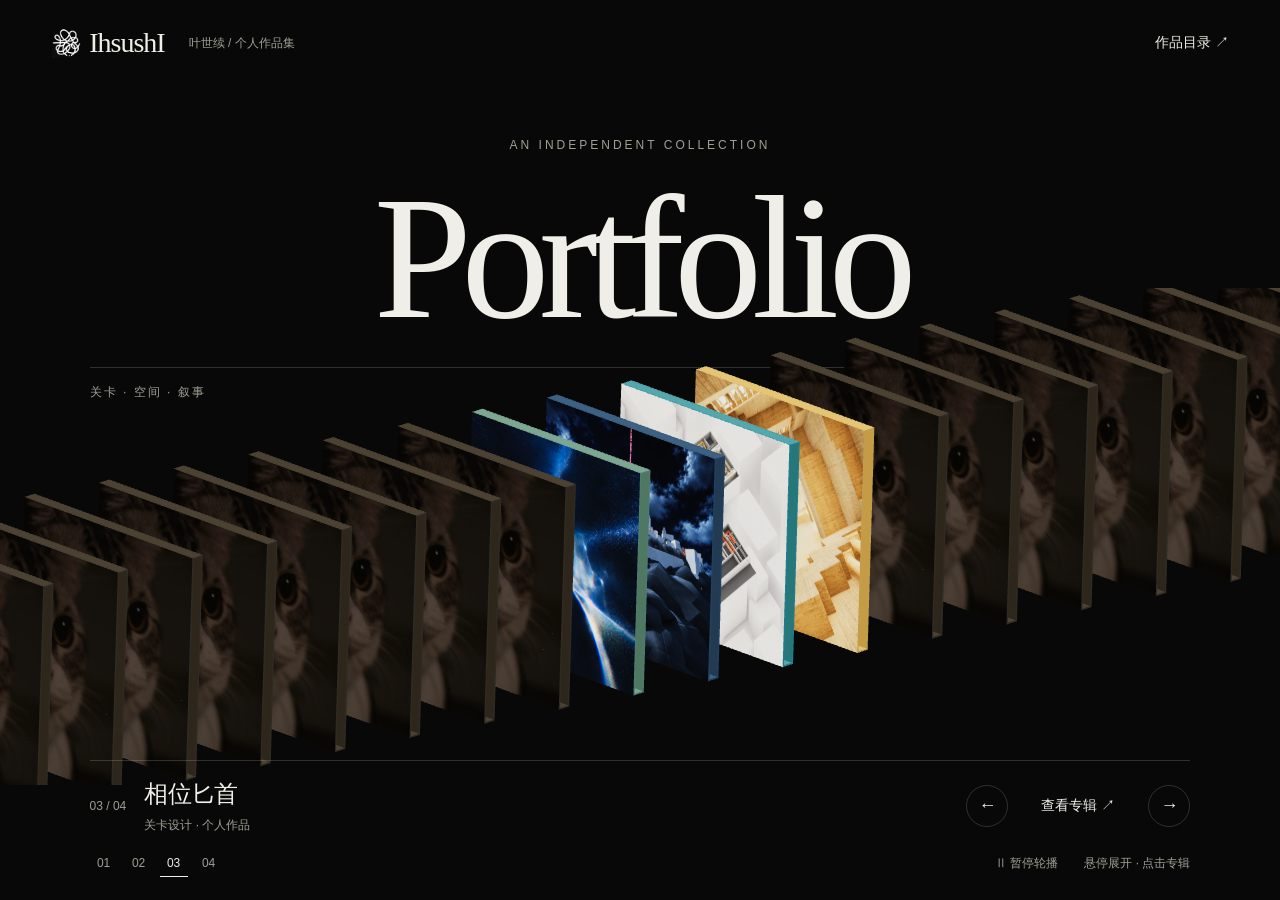
==== index.html @ e24d8192 "Publish IhsushI portfolio with four video projects" ====
<!doctype html>
<html lang="zh-CN"><head><meta name="portfolio-build" content="20261004-release-1"><meta charset="utf-8"><meta name="viewport" content="width=device-width, initial-scale=1"><meta name="theme-color" content="#080808"><title>IhsushI — Portfolio</title><meta name="description" content="IhsushI 的关卡设计与空间叙事作品。抽出唱片，探索每一段创作。"><link rel="icon" href="assets/favicon.svg?v=20261004-release-1"><link rel="stylesheet" href="assets/albums.css?v=20261004-release-1"><script type="importmap">{"imports":{"three":"./vendor/three.module.js"}}</script><script src="assets/content.js?v=20261004-release-1"></script></head>
<body><main id="collection" data-state="browse">
<header class="masthead"><a class="brand" href="index.html?v=20261004-release-1"><img class="brand-mark" src="assets/brand-mark.svg?v=20261004-release-1" alt="">IhsushI</a><span class="edition">叶世续 / 个人作品集</span><a href="catalog.html?v=20261004-release-1">作品目录 ↗</a></header>
<div class="hero"><p>AN INDEPENDENT COLLECTION</p><h1>Portfolio</h1><div class="hero-meta"><span>关卡 · 空间 · 叙事</span><span id="collection-range">THE RECORD COLLECTION / 01—04</span></div></div>
<div class="stage" id="stage"><canvas id="albums" aria-label="专辑陈列，可用下方按钮或键盘选择作品"></canvas><div id="loading" role="status">正在准备作品集…</div></div>
<div class="hover-label" id="hover-label" hidden></div>
<section class="album-preview" id="preview" aria-labelledby="preview-title" hidden><button id="close-case" class="close-case" aria-label="收回唱片并返回作品集">× <span>返回作品集</span></button><p class="eyebrow" id="preview-category"></p><h2 id="preview-title"></h2><p id="preview-chinese"></p><p id="preview-summary"></p><a id="enter-project" class="enter-project" href="catalog.html?v=20261004-release-1">点击唱片，进入作品 <span>↗</span></a><span class="disc-hint">悬停专辑，抽出更多唱片</span><span class="work-note" id="preview-meta"></span></section>
<footer class="browse-footer" id="browse-footer"><div class="selection"><span id="counter">01 / 04</span><div><h2 id="selection-title">尖尖奇旅</h2><p id="selection-note">关卡设计 · 个人作品</p></div></div><div class="browse-actions"><button id="previous" aria-label="上一张唱片">←</button><button id="open-selected">查看专辑 ↗</button><button id="next" aria-label="下一张唱片">→</button></div><div class="bottom-line"><div class="project-index" id="project-index" aria-label="选择唱片"></div><div class="playback"><button id="toggle-play" aria-label="暂停自动轮播" aria-pressed="false">Ⅱ 暂停轮播</button><span>悬停展开 · 点击专辑</span></div></div></footer>
<div class="fallback" id="fallback" hidden><h2>唱片展示暂不可用</h2><p>你仍然可以通过目录查看所有作品。</p><a href="catalog.html?v=20261004-release-1">打开作品目录 ↗</a></div><p class="sr-only" id="status" aria-live="polite"></p>
<noscript><div class="fallback"><p>立体陈列需要 JavaScript。</p><a href="catalog.html?v=20261004-release-1">查看作品目录 ↗</a></div></noscript>
<div id="player-caption" hidden><p>正在进入作品…</p><span id="player-title"></span></div><div id="transition-veil" aria-hidden="true"></div></main><script type="module" src="assets/albums.js?v=20261004-release-1"></script><script>setTimeout(()=>{if(!document.body.dataset.ready){document.querySelector('#loading').hidden=true;document.querySelector('#fallback').hidden=false;}},15000);</script></body></html>
---- assets/albums.css ----
:root{color-scheme:dark;--bg:#080808;--ink:#efeee8;--muted:#a09f96;--rule:#ffffff29;--accent:#d6c19d}*{box-sizing:border-box}html,body{margin:0;width:100%;height:100%;background:var(--bg);color:var(--ink);font-family:Arial,"Microsoft YaHei",sans-serif}body{overflow:hidden}a{color:inherit;text-decoration:none}button{font:inherit;color:inherit;cursor:pointer}a,button{-webkit-tap-highlight-color:transparent}button:focus-visible,a:focus-visible,canvas:focus-visible{outline:2px solid var(--accent);outline-offset:6px}button:disabled{opacity:.35;cursor:default}[hidden]{display:none!important}#collection{height:100svh;min-height:540px;position:relative;isolation:isolate;background:var(--bg);transition:background 1.2s cubic-bezier(.2,.7,.2,1)}.masthead{position:absolute;z-index:10;top:28px;left:4%;right:4%;display:flex;align-items:center;gap:24px;font-size:14px}.masthead>a:last-child{margin-left:auto}.brand{font:28px Georgia,serif;letter-spacing:-1px}.brand span{color:var(--accent)}.edition{color:var(--muted);font-size:12px}.hero{position:absolute;top:14%;left:7%;right:7%;z-index:2;pointer-events:none;transition:opacity .65s,transform .8s}.hero>p{text-align:center;color:var(--muted);font-size:12px;letter-spacing:3px}.hero h1{margin:8px 0 16px;text-align:center;font:clamp(55px,10.8vw,168px)/1.06 "Iowan Old Style",Baskerville,"Times New Roman",serif;letter-spacing:-.06em;white-space:nowrap}.hero h1>span{font:16px Arial;letter-spacing:0;vertical-align:top;display:inline-block;margin:24px 0 0 12px}.hero-meta{border-top:1px solid var(--rule);padding-top:16px;display:flex;justify-content:space-between;color:var(--muted);font-size:12px;letter-spacing:2px}.stage{position:absolute;inset:32% 0 115px;z-index:3;touch-action:pan-y}canvas{width:100%;height:100%;display:block;touch-action:none;outline:none}.browse-footer{position:absolute;z-index:6;bottom:22px;left:7%;right:7%;display:grid;grid-template-columns:1fr auto;gap:14px;border-top:1px solid var(--rule);padding-top:17px;transition:opacity .4s,transform .6s}.selection{display:flex;gap:18px;align-items:center}.selection>span{font-size:12px;color:var(--muted)}.selection h2{font:28px/1.1 Georgia,serif;letter-spacing:-.025em;margin:0}.selection p{font-size:12px;color:var(--muted);margin:7px 0 0}.browse-actions{display:flex;align-items:center;gap:18px}.browse-actions button{border:1px solid var(--rule);border-radius:50%;width:42px;height:42px;background:transparent;font-size:18px}.browse-actions #open-selected{font-size:14px;border:0;width:auto;min-width:104px;border-radius:0}.bottom-line{grid-column:1/-1;display:flex;align-items:center;justify-content:space-between;gap:16px}.project-index{display:flex;gap:7px}.project-index button{border:0;border-bottom:1px solid transparent;background:transparent;color:var(--muted);padding:6px;min-width:28px;font-size:12px}.project-index button[aria-current=true]{color:var(--ink);border-color:var(--ink)}.playback{display:flex;gap:20px;align-items:center;font-size:12px;color:var(--muted)}.playback button{background:transparent;border:0;font-size:12px;min-height:30px}.hover-label{position:fixed;z-index:12;background:#edeae0;color:#242623;padding:12px 17px;pointer-events:none;font-size:13px;line-height:1.5;box-shadow:0 6px 30px #0003}.album-preview{position:absolute;z-index:7;right:7%;top:36%;width:25%;opacity:0;transform:translateY(15px);transition:opacity .55s,transform .65s}.album-preview .eyebrow{font-size:12px;letter-spacing:2px;color:var(--muted);margin:30px 0 15px}.album-preview h2{font:clamp(34px,4vw,62px)/1.06 Georgia,serif;letter-spacing:-.045em;margin:0;overflow-wrap:anywhere}.album-preview #preview-chinese{font-size:20px;margin:12px 0 26px}.album-preview #preview-summary{color:#d0cfc7;font-size:16px;line-height:1.8;max-width:330px}.close-case{border:0;background:transparent;font-size:28px;padding:0;display:flex;align-items:center;gap:10px}.close-case span{font-size:14px}.enter-project{display:flex;justify-content:space-between;border-bottom:1px solid #ffffff65;padding:17px 0;font-size:16px;margin-top:22px}.enter-project:hover{color:var(--accent)}.disc-hint,.demo{display:block;font-size:12px;color:var(--muted);margin-top:13px;line-height:1.5}.demo{margin-top:25px}#collection[data-state=opening] .hero,#collection[data-state=open] .hero,#collection[data-state=closing] .hero{opacity:0;transform:translateY(-20px)}#collection:not([data-state=browse]) .browse-footer{opacity:0;transform:translateY(20px);pointer-events:none}#collection[data-state=open] .album-preview{opacity:1;transform:none}.fallback{position:absolute;z-index:30;inset:36% 10% 20%;background:#171717;padding:35px}.fallback a{display:inline-block;padding:20px 0;text-decoration:underline}.sr-only{position:absolute;width:1px;height:1px;overflow:hidden;clip-path:inset(50%)}#loading{position:absolute;inset:45% 0 auto;text-align:center;font-size:14px;color:var(--muted)}@media(max-width:800px){.hero{top:17%;left:6%;right:6%}.hero h1{font-size:12vw}.hero h1>span{display:none}.hero-meta{font-size:12px;letter-spacing:0}.hero-meta>span:last-child{font-size:10px}.edition{display:none}.stage{inset:31% 0 160px}.browse-footer{left:6%;right:6%;bottom:20px}.selection h2{font-size:25px}.browse-actions{gap:8px}.playback{gap:10px}.playback>span{display:none}.album-preview{top:auto;bottom:6%;left:7%;right:7%;width:auto;display:grid;grid-template-columns:1fr auto;column-gap:20px}.album-preview .close-case{position:absolute;top:-40px;right:0}.album-preview .eyebrow{margin:0 0 8px;grid-column:1}.album-preview h2{font-size:35px;grid-column:1}.album-preview #preview-chinese{font-size:16px;margin:8px 0;grid-column:1}.album-preview #preview-summary{grid-column:1/-1;font-size:14px;margin:8px 0;max-width:none}.enter-project{grid-column:2;grid-row:1/4;align-self:center;margin:0;gap:16px;font-size:14px}.disc-hint{grid-column:1/-1;margin-top:4px}.demo{display:none}#collection:not([data-state=browse]) .stage{top:16%;bottom:37%}.selection>span{display:none}.project-index{gap:2px}}@media(max-width:480px){.masthead{top:20px}.hero>p{font-size:11px;letter-spacing:2px}.browse-actions #open-selected{font-size:12px;min-width:80px}.browse-actions button{width:34px;height:34px}.selection h2{font-size:22px}.selection p{font-size:11px}.bottom-line{gap:5px}.project-index button{min-width:24px;padding:6px 4px}.album-preview #preview-summary{font-size:13px}.album-preview h2{font-size:30px}}@media(prefers-reduced-motion:reduce){*,*::before,*::after{transition:none!important;animation:none!important}}@media(max-height:600px) and (min-width:801px){.hero{top:13%}.hero h1{font-size:16vh}.stage{top:30%;bottom:110px}.album-preview{top:20%}.album-preview #preview-summary{font-size:14px}.album-preview .demo{display:none}}
/* Sleeve preview and the short player transition share the original page shell. */
#collection:not([data-state=browse]) .hero{opacity:0;transform:translateY(-20px)}
#collection[data-state=playing] .stage{top:13%;bottom:15%}
#collection[data-state=playing] .album-preview{opacity:0;pointer-events:none}
#collection[data-state=playing] .masthead{pointer-events:none;opacity:.7}
#player-caption{position:absolute;z-index:8;top:82%;left:0;right:0;text-align:center;pointer-events:none}
#player-caption p{font-size:16px;letter-spacing:4px;margin:0 0 14px}#player-caption span{font:14px Georgia,serif;letter-spacing:3px;color:var(--muted)}
#transition-veil{position:fixed;inset:0;z-index:50;background:var(--bg);opacity:0;pointer-events:none}
.album-preview .enter-project{font-size:15px;line-height:1.6}.album-preview .close-case{font-size:25px}
@media(max-width:800px){.album-preview{bottom:5%}.album-preview .enter-project{grid-column:1/-1;grid-row:auto;margin-top:8px;padding:10px 0;font-size:14px}.album-preview #preview-title{grid-column:1/-1}.album-preview #preview-summary{margin:5px 0}.album-preview .disc-hint{font-size:11px}#collection[data-state=playing] .stage{top:12%;bottom:19%}#player-caption{top:81%}}

/* Real work titles keep readable lengths on the existing album layout. */
.selection{min-width:0}.selection>div{min-width:0}.selection h2{font-family:Arial,"Microsoft YaHei",sans-serif;font-size:24px;line-height:1.35}
.album-preview h2{font-family:Arial,"Microsoft YaHei",sans-serif;font-size:clamp(28px,3.2vw,48px);line-height:1.22;letter-spacing:-.025em}
.album-preview #preview-chinese{font:17px/1.5 Georgia,serif;color:#c7c8c0;margin:12px 0 20px}
.work-note{display:block;font-size:12px;color:var(--muted);margin-top:22px}
@media(max-width:800px){.album-preview h2{font-size:29px}.album-preview #preview-chinese{font-size:14px;margin:7px 0 10px}.work-note{display:none}.selection h2{font-size:22px}}
@media(max-width:480px){.browse-footer{grid-template-columns:minmax(0,1fr) auto}.selection h2{font-size:19px}.selection p{max-width:150px;line-height:1.5}.album-preview h2{font-size:27px}.album-preview #preview-summary{line-height:1.7}}

/* Personal identity follows the original navigation position and scale. */
.masthead .brand{display:inline-flex;align-items:center;font-size:28px;line-height:1;gap:8px;white-space:nowrap}
.masthead .brand-mark{display:block;width:30px;height:30px;flex:0 0 30px;object-fit:contain;mix-blend-mode:normal}
.hero h1{font-size:clamp(72px,13.8vw,198px)}
@media(max-width:800px){.masthead .brand{font-size:26px;gap:7px}.masthead .brand-mark{width:28px;height:28px;flex-basis:28px}.hero h1{font-size:18vw}}
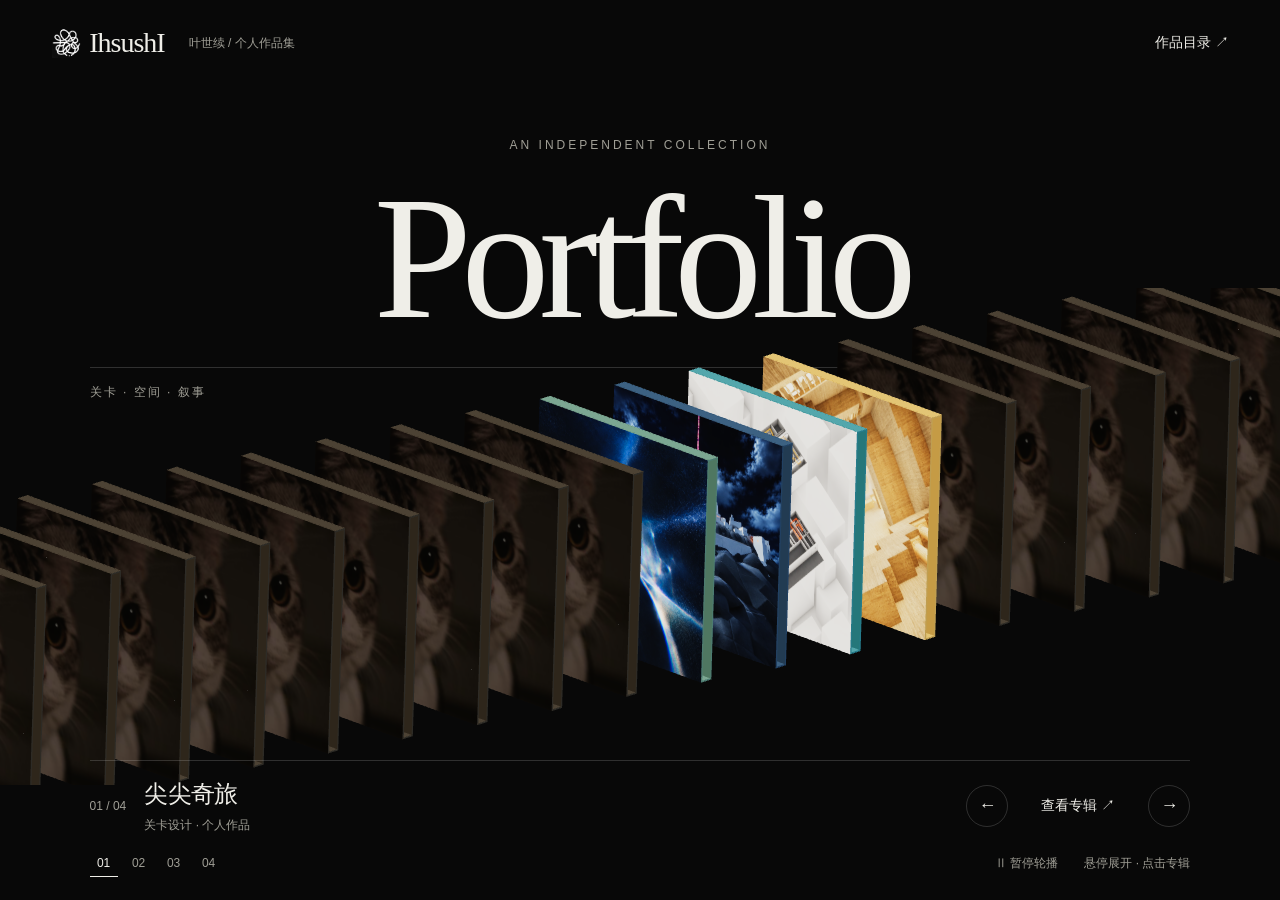
==== commit e3462b5f: "Reduce first-load artwork size and load textures concurrently" ====
--- a/index.html
+++ b/index.html
@@ -1,12 +1,12 @@
 <!doctype html>
-<html lang="zh-CN"><head><meta name="portfolio-build" content="20261004-release-1"><meta charset="utf-8"><meta name="viewport" content="width=device-width, initial-scale=1"><meta name="theme-color" content="#080808"><title>IhsushI — Portfolio</title><meta name="description" content="IhsushI 的关卡设计与空间叙事作品。抽出唱片，探索每一段创作。"><link rel="icon" href="assets/favicon.svg?v=20261004-release-1"><link rel="stylesheet" href="assets/albums.css?v=20261004-release-1"><script type="importmap">{"imports":{"three":"./vendor/three.module.js"}}</script><script src="assets/content.js?v=20261004-release-1"></script></head>
+<html lang="zh-CN"><head><meta name="portfolio-build" content="20261005-release-2"><meta charset="utf-8"><meta name="viewport" content="width=device-width, initial-scale=1"><meta name="theme-color" content="#080808"><title>IhsushI — Portfolio</title><meta name="description" content="IhsushI 的关卡设计与空间叙事作品。抽出唱片，探索每一段创作。"><link rel="icon" href="assets/favicon.svg?v=20261005-release-2"><link rel="stylesheet" href="assets/albums.css?v=20261005-release-2"><link rel="preload" as="image" href="assets/art/refraction.webp"><link rel="preload" as="image" href="assets/art/player.webp"><script type="importmap">{"imports":{"three":"./vendor/three.module.js"}}</script><script src="assets/content.js?v=20261005-release-2"></script></head>
 <body><main id="collection" data-state="browse">
-<header class="masthead"><a class="brand" href="index.html?v=20261004-release-1"><img class="brand-mark" src="assets/brand-mark.svg?v=20261004-release-1" alt="">IhsushI</a><span class="edition">叶世续 / 个人作品集</span><a href="catalog.html?v=20261004-release-1">作品目录 ↗</a></header>
+<header class="masthead"><a class="brand" href="index.html?v=20261005-release-2"><img class="brand-mark" src="assets/brand-mark.svg?v=20261005-release-2" alt="">IhsushI</a><span class="edition">叶世续 / 个人作品集</span><a href="catalog.html?v=20261005-release-2">作品目录 ↗</a></header>
 <div class="hero"><p>AN INDEPENDENT COLLECTION</p><h1>Portfolio</h1><div class="hero-meta"><span>关卡 · 空间 · 叙事</span><span id="collection-range">THE RECORD COLLECTION / 01—04</span></div></div>
 <div class="stage" id="stage"><canvas id="albums" aria-label="专辑陈列，可用下方按钮或键盘选择作品"></canvas><div id="loading" role="status">正在准备作品集…</div></div>
 <div class="hover-label" id="hover-label" hidden></div>
-<section class="album-preview" id="preview" aria-labelledby="preview-title" hidden><button id="close-case" class="close-case" aria-label="收回唱片并返回作品集">× <span>返回作品集</span></button><p class="eyebrow" id="preview-category"></p><h2 id="preview-title"></h2><p id="preview-chinese"></p><p id="preview-summary"></p><a id="enter-project" class="enter-project" href="catalog.html?v=20261004-release-1">点击唱片，进入作品 <span>↗</span></a><span class="disc-hint">悬停专辑，抽出更多唱片</span><span class="work-note" id="preview-meta"></span></section>
+<section class="album-preview" id="preview" aria-labelledby="preview-title" hidden><button id="close-case" class="close-case" aria-label="收回唱片并返回作品集">× <span>返回作品集</span></button><p class="eyebrow" id="preview-category"></p><h2 id="preview-title"></h2><p id="preview-chinese"></p><p id="preview-summary"></p><a id="enter-project" class="enter-project" href="catalog.html?v=20261005-release-2">点击唱片，进入作品 <span>↗</span></a><span class="disc-hint">悬停专辑，抽出更多唱片</span><span class="work-note" id="preview-meta"></span></section>
 <footer class="browse-footer" id="browse-footer"><div class="selection"><span id="counter">01 / 04</span><div><h2 id="selection-title">尖尖奇旅</h2><p id="selection-note">关卡设计 · 个人作品</p></div></div><div class="browse-actions"><button id="previous" aria-label="上一张唱片">←</button><button id="open-selected">查看专辑 ↗</button><button id="next" aria-label="下一张唱片">→</button></div><div class="bottom-line"><div class="project-index" id="project-index" aria-label="选择唱片"></div><div class="playback"><button id="toggle-play" aria-label="暂停自动轮播" aria-pressed="false">Ⅱ 暂停轮播</button><span>悬停展开 · 点击专辑</span></div></div></footer>
-<div class="fallback" id="fallback" hidden><h2>唱片展示暂不可用</h2><p>你仍然可以通过目录查看所有作品。</p><a href="catalog.html?v=20261004-release-1">打开作品目录 ↗</a></div><p class="sr-only" id="status" aria-live="polite"></p>
-<noscript><div class="fallback"><p>立体陈列需要 JavaScript。</p><a href="catalog.html?v=20261004-release-1">查看作品目录 ↗</a></div></noscript>
-<div id="player-caption" hidden><p>正在进入作品…</p><span id="player-title"></span></div><div id="transition-veil" aria-hidden="true"></div></main><script type="module" src="assets/albums.js?v=20261004-release-1"></script><script>setTimeout(()=>{if(!document.body.dataset.ready){document.querySelector('#loading').hidden=true;document.querySelector('#fallback').hidden=false;}},15000);</script></body></html>+<div class="fallback" id="fallback" hidden><h2>唱片展示暂不可用</h2><p>你仍然可以通过目录查看所有作品。</p><a href="catalog.html?v=20261005-release-2">打开作品目录 ↗</a></div><p class="sr-only" id="status" aria-live="polite"></p>
+<noscript><div class="fallback"><p>立体陈列需要 JavaScript。</p><a href="catalog.html?v=20261005-release-2">查看作品目录 ↗</a></div></noscript>
+<div id="player-caption" hidden><p>正在进入作品…</p><span id="player-title"></span></div><div id="transition-veil" aria-hidden="true"></div></main><script type="module" src="assets/albums.js?v=20261005-release-2"></script><script>setTimeout(()=>{if(!document.body.dataset.ready){document.querySelector('#loading').hidden=true;document.querySelector('#fallback').hidden=false;}},15000);</script></body></html>
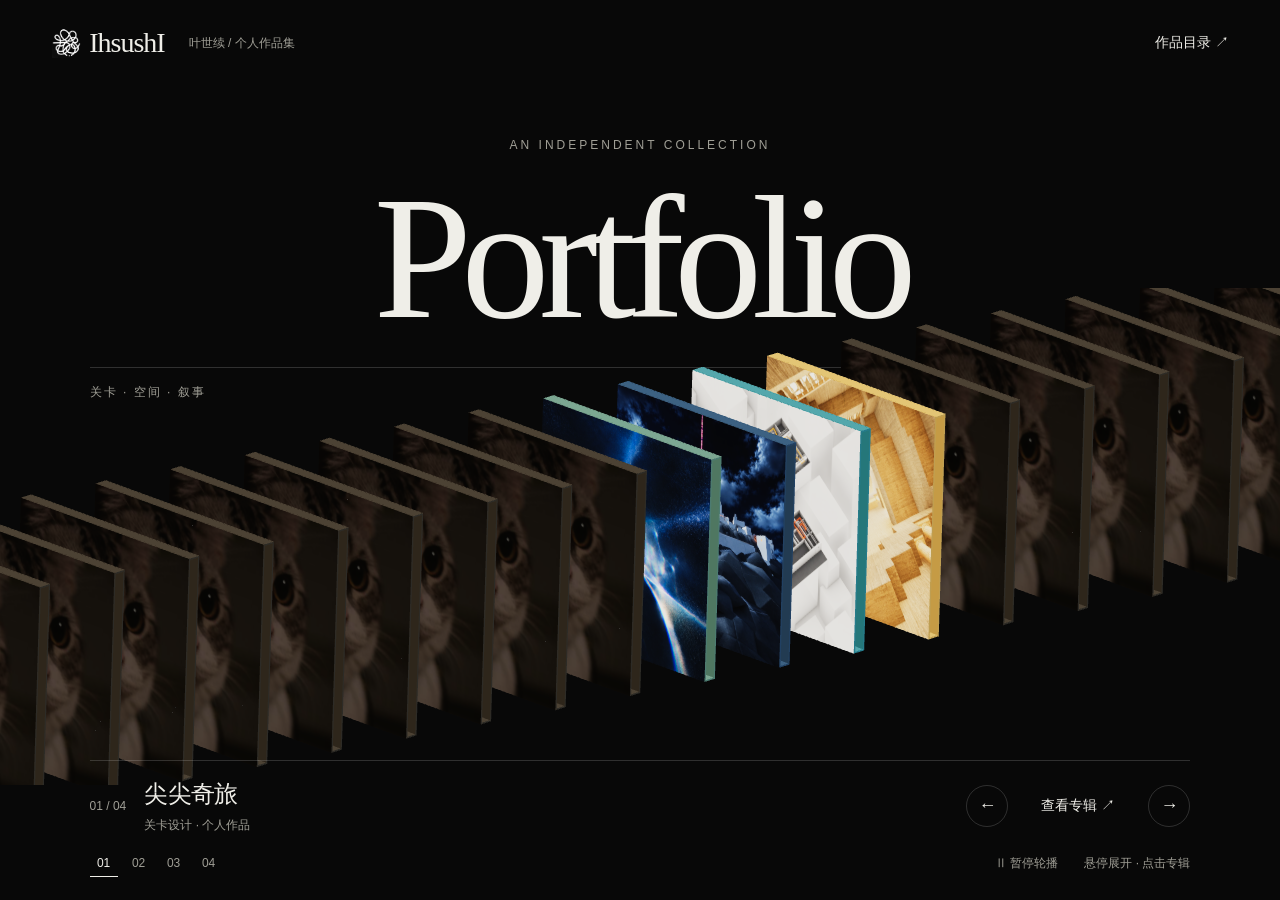
==== commit 858042fd: "Clarify the collection loading fallback" ====
--- a/index.html
+++ b/index.html
@@ -7,6 +7,6 @@
 <div class="hover-label" id="hover-label" hidden></div>
 <section class="album-preview" id="preview" aria-labelledby="preview-title" hidden><button id="close-case" class="close-case" aria-label="收回唱片并返回作品集">× <span>返回作品集</span></button><p class="eyebrow" id="preview-category"></p><h2 id="preview-title"></h2><p id="preview-chinese"></p><p id="preview-summary"></p><a id="enter-project" class="enter-project" href="catalog.html?v=20261005-release-2">点击唱片，进入作品 <span>↗</span></a><span class="disc-hint">悬停专辑，抽出更多唱片</span><span class="work-note" id="preview-meta"></span></section>
 <footer class="browse-footer" id="browse-footer"><div class="selection"><span id="counter">01 / 04</span><div><h2 id="selection-title">尖尖奇旅</h2><p id="selection-note">关卡设计 · 个人作品</p></div></div><div class="browse-actions"><button id="previous" aria-label="上一张唱片">←</button><button id="open-selected">查看专辑 ↗</button><button id="next" aria-label="下一张唱片">→</button></div><div class="bottom-line"><div class="project-index" id="project-index" aria-label="选择唱片"></div><div class="playback"><button id="toggle-play" aria-label="暂停自动轮播" aria-pressed="false">Ⅱ 暂停轮播</button><span>悬停展开 · 点击专辑</span></div></div></footer>
-<div class="fallback" id="fallback" hidden><h2>唱片展示暂不可用</h2><p>你仍然可以通过目录查看所有作品。</p><a href="catalog.html?v=20261005-release-2">打开作品目录 ↗</a></div><p class="sr-only" id="status" aria-live="polite"></p>
+<div class="fallback" id="fallback" hidden><h2>专辑尚未就绪</h2><p>可以先从目录查看作品和视频。</p><a href="catalog.html?v=20261005-release-2">打开作品目录 ↗</a></div><p class="sr-only" id="status" aria-live="polite"></p>
 <noscript><div class="fallback"><p>立体陈列需要 JavaScript。</p><a href="catalog.html?v=20261005-release-2">查看作品目录 ↗</a></div></noscript>
 <div id="player-caption" hidden><p>正在进入作品…</p><span id="player-title"></span></div><div id="transition-veil" aria-hidden="true"></div></main><script type="module" src="assets/albums.js?v=20261005-release-2"></script><script>setTimeout(()=>{if(!document.body.dataset.ready){document.querySelector('#loading').hidden=true;document.querySelector('#fallback').hidden=false;}},15000);</script></body></html>
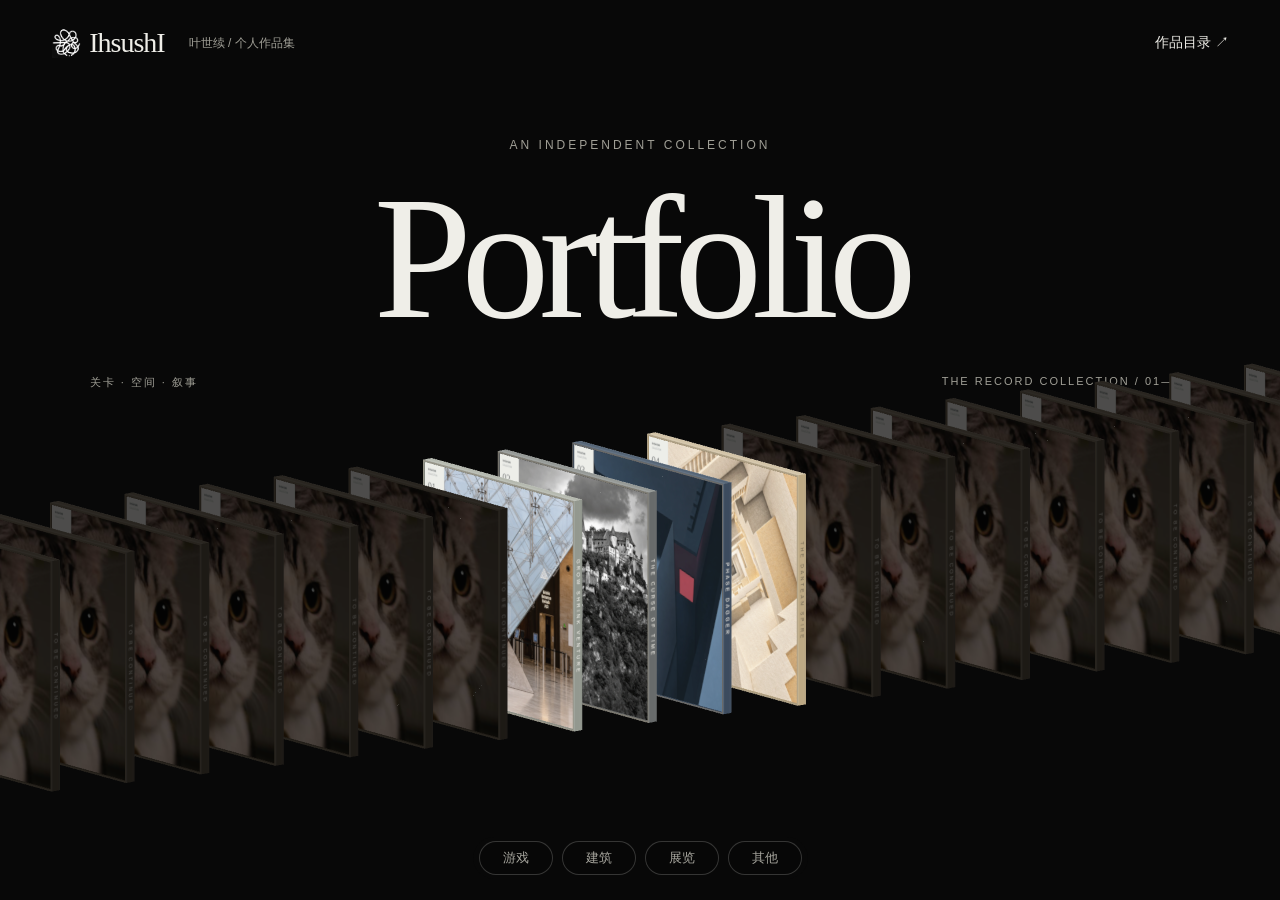
==== commit 890c3675: "Update album materials and add multi-category browsing" ====
--- a/index.html
+++ b/index.html
@@ -1,12 +1,12 @@
 <!doctype html>
-<html lang="zh-CN"><head><meta name="portfolio-build" content="20261005-release-2"><meta charset="utf-8"><meta name="viewport" content="width=device-width, initial-scale=1"><meta name="theme-color" content="#080808"><title>IhsushI — Portfolio</title><meta name="description" content="IhsushI 的关卡设计与空间叙事作品。抽出唱片，探索每一段创作。"><link rel="icon" href="assets/favicon.svg?v=20261005-release-2"><link rel="stylesheet" href="assets/albums.css?v=20261005-release-2"><link rel="preload" as="image" href="assets/art/refraction.webp"><link rel="preload" as="image" href="assets/art/player.webp"><script type="importmap">{"imports":{"three":"./vendor/three.module.js"}}</script><script src="assets/content.js?v=20261005-release-2"></script></head>
+<html lang="zh-CN"><head><meta name="portfolio-build" content="20261007-multi-category-1"><meta charset="utf-8"><meta name="viewport" content="width=device-width, initial-scale=1"><meta name="theme-color" content="#080808"><title>IhsushI — Portfolio</title><meta name="description" content="IhsushI 的关卡设计与空间叙事作品。抽出唱片，探索每一段创作。"><link rel="icon" href="assets/favicon.svg?v=20261007-multi-category-1"><link rel="stylesheet" href="assets/albums.css?v=20261007-multi-category-1"><link rel="preload" as="image" href="assets/art/refraction.webp"><link rel="preload" as="image" href="assets/art/player.webp" crossorigin="anonymous"><script type="importmap">{"imports":{"three":"./vendor/three.module.js"}}</script><script src="assets/content.js?v=20261007-multi-category-1"></script></head>
 <body><main id="collection" data-state="browse">
-<header class="masthead"><a class="brand" href="index.html?v=20261005-release-2"><img class="brand-mark" src="assets/brand-mark.svg?v=20261005-release-2" alt="">IhsushI</a><span class="edition">叶世续 / 个人作品集</span><a href="catalog.html?v=20261005-release-2">作品目录 ↗</a></header>
+<header class="masthead"><a class="brand" href="index.html?v=20261007-multi-category-1"><img class="brand-mark" src="assets/brand-mark.svg?v=20261007-multi-category-1" alt="">IhsushI</a><span class="edition">叶世续 / 个人作品集</span><a href="catalog.html?v=20261007-multi-category-1">作品目录 ↗</a></header>
 <div class="hero"><p>AN INDEPENDENT COLLECTION</p><h1>Portfolio</h1><div class="hero-meta"><span>关卡 · 空间 · 叙事</span><span id="collection-range">THE RECORD COLLECTION / 01—04</span></div></div>
-<div class="stage" id="stage"><canvas id="albums" aria-label="专辑陈列，可用下方按钮或键盘选择作品"></canvas><div id="loading" role="status">正在准备作品集…</div></div>
+<div class="stage" id="stage"><canvas id="albums" tabindex="0" aria-label="专辑陈列，方向键选择，回车展开，空格暂停或继续轮播"></canvas><div id="loading" role="status">正在努力加载作品集，请稍后…</div></div>
 <div class="hover-label" id="hover-label" hidden></div>
-<section class="album-preview" id="preview" aria-labelledby="preview-title" hidden><button id="close-case" class="close-case" aria-label="收回唱片并返回作品集">× <span>返回作品集</span></button><p class="eyebrow" id="preview-category"></p><h2 id="preview-title"></h2><p id="preview-chinese"></p><p id="preview-summary"></p><a id="enter-project" class="enter-project" href="catalog.html?v=20261005-release-2">点击唱片，进入作品 <span>↗</span></a><span class="disc-hint">悬停专辑，抽出更多唱片</span><span class="work-note" id="preview-meta"></span></section>
-<footer class="browse-footer" id="browse-footer"><div class="selection"><span id="counter">01 / 04</span><div><h2 id="selection-title">尖尖奇旅</h2><p id="selection-note">关卡设计 · 个人作品</p></div></div><div class="browse-actions"><button id="previous" aria-label="上一张唱片">←</button><button id="open-selected">查看专辑 ↗</button><button id="next" aria-label="下一张唱片">→</button></div><div class="bottom-line"><div class="project-index" id="project-index" aria-label="选择唱片"></div><div class="playback"><button id="toggle-play" aria-label="暂停自动轮播" aria-pressed="false">Ⅱ 暂停轮播</button><span>悬停展开 · 点击专辑</span></div></div></footer>
-<div class="fallback" id="fallback" hidden><h2>专辑尚未就绪</h2><p>可以先从目录查看作品和视频。</p><a href="catalog.html?v=20261005-release-2">打开作品目录 ↗</a></div><p class="sr-only" id="status" aria-live="polite"></p>
-<noscript><div class="fallback"><p>立体陈列需要 JavaScript。</p><a href="catalog.html?v=20261005-release-2">查看作品目录 ↗</a></div></noscript>
-<div id="player-caption" hidden><p>正在进入作品…</p><span id="player-title"></span></div><div id="transition-veil" aria-hidden="true"></div></main><script type="module" src="assets/albums.js?v=20261005-release-2"></script><script>setTimeout(()=>{if(!document.body.dataset.ready){document.querySelector('#loading').hidden=true;document.querySelector('#fallback').hidden=false;}},15000);</script></body></html>+<section class="album-preview" id="preview" aria-labelledby="preview-title" hidden><button id="close-case" class="close-case" aria-label="收回唱片并返回作品集">× <span>返回作品集</span></button><p class="eyebrow" id="preview-category"></p><h2 id="preview-title"></h2><p id="preview-chinese"></p><p id="preview-summary"></p><a id="enter-project" class="enter-project" href="catalog.html?v=20261007-multi-category-1">点击唱片，进入作品 <span>↗</span></a><span class="disc-hint">悬停专辑，抽出更多唱片</span><span class="work-note" id="preview-meta"></span></section>
+<footer class="browse-footer" id="browse-footer"><nav class="category-nav" id="category-nav" aria-label="按作品分类浏览"></nav></footer>
+<div class="fallback" id="fallback" hidden><h2>专辑尚未就绪</h2><p>可以先从目录查看作品和视频。</p><a href="catalog.html?v=20261007-multi-category-1">打开作品目录 ↗</a></div><p class="sr-only" id="status" aria-live="polite"></p>
+<noscript><div class="fallback"><p>立体陈列需要 JavaScript。</p><a href="catalog.html?v=20261007-multi-category-1">查看作品目录 ↗</a></div></noscript>
+<div id="player-caption" hidden><p>正在进入作品…</p><span id="player-title"></span></div><div id="transition-veil" aria-hidden="true"></div></main><script type="module" src="assets/albums.js?v=20261007-multi-category-1"></script><script>setTimeout(()=>{if(!document.body.dataset.ready){document.querySelector('#loading').hidden=true;document.querySelector('#fallback').hidden=false;}},15000);</script></body></html>
--- a/assets/albums.css
+++ b/assets/albums.css
@@ -1,25 +1,82 @@
-:root{color-scheme:dark;--bg:#080808;--ink:#efeee8;--muted:#a09f96;--rule:#ffffff29;--accent:#d6c19d}*{box-sizing:border-box}html,body{margin:0;width:100%;height:100%;background:var(--bg);color:var(--ink);font-family:Arial,"Microsoft YaHei",sans-serif}body{overflow:hidden}a{color:inherit;text-decoration:none}button{font:inherit;color:inherit;cursor:pointer}a,button{-webkit-tap-highlight-color:transparent}button:focus-visible,a:focus-visible,canvas:focus-visible{outline:2px solid var(--accent);outline-offset:6px}button:disabled{opacity:.35;cursor:default}[hidden]{display:none!important}#collection{height:100svh;min-height:540px;position:relative;isolation:isolate;background:var(--bg);transition:background 1.2s cubic-bezier(.2,.7,.2,1)}.masthead{position:absolute;z-index:10;top:28px;left:4%;right:4%;display:flex;align-items:center;gap:24px;font-size:14px}.masthead>a:last-child{margin-left:auto}.brand{font:28px Georgia,serif;letter-spacing:-1px}.brand span{color:var(--accent)}.edition{color:var(--muted);font-size:12px}.hero{position:absolute;top:14%;left:7%;right:7%;z-index:2;pointer-events:none;transition:opacity .65s,transform .8s}.hero>p{text-align:center;color:var(--muted);font-size:12px;letter-spacing:3px}.hero h1{margin:8px 0 16px;text-align:center;font:clamp(55px,10.8vw,168px)/1.06 "Iowan Old Style",Baskerville,"Times New Roman",serif;letter-spacing:-.06em;white-space:nowrap}.hero h1>span{font:16px Arial;letter-spacing:0;vertical-align:top;display:inline-block;margin:24px 0 0 12px}.hero-meta{border-top:1px solid var(--rule);padding-top:16px;display:flex;justify-content:space-between;color:var(--muted);font-size:12px;letter-spacing:2px}.stage{position:absolute;inset:32% 0 115px;z-index:3;touch-action:pan-y}canvas{width:100%;height:100%;display:block;touch-action:none;outline:none}.browse-footer{position:absolute;z-index:6;bottom:22px;left:7%;right:7%;display:grid;grid-template-columns:1fr auto;gap:14px;border-top:1px solid var(--rule);padding-top:17px;transition:opacity .4s,transform .6s}.selection{display:flex;gap:18px;align-items:center}.selection>span{font-size:12px;color:var(--muted)}.selection h2{font:28px/1.1 Georgia,serif;letter-spacing:-.025em;margin:0}.selection p{font-size:12px;color:var(--muted);margin:7px 0 0}.browse-actions{display:flex;align-items:center;gap:18px}.browse-actions button{border:1px solid var(--rule);border-radius:50%;width:42px;height:42px;background:transparent;font-size:18px}.browse-actions #open-selected{font-size:14px;border:0;width:auto;min-width:104px;border-radius:0}.bottom-line{grid-column:1/-1;display:flex;align-items:center;justify-content:space-between;gap:16px}.project-index{display:flex;gap:7px}.project-index button{border:0;border-bottom:1px solid transparent;background:transparent;color:var(--muted);padding:6px;min-width:28px;font-size:12px}.project-index button[aria-current=true]{color:var(--ink);border-color:var(--ink)}.playback{display:flex;gap:20px;align-items:center;font-size:12px;color:var(--muted)}.playback button{background:transparent;border:0;font-size:12px;min-height:30px}.hover-label{position:fixed;z-index:12;background:#edeae0;color:#242623;padding:12px 17px;pointer-events:none;font-size:13px;line-height:1.5;box-shadow:0 6px 30px #0003}.album-preview{position:absolute;z-index:7;right:7%;top:36%;width:25%;opacity:0;transform:translateY(15px);transition:opacity .55s,transform .65s}.album-preview .eyebrow{font-size:12px;letter-spacing:2px;color:var(--muted);margin:30px 0 15px}.album-preview h2{font:clamp(34px,4vw,62px)/1.06 Georgia,serif;letter-spacing:-.045em;margin:0;overflow-wrap:anywhere}.album-preview #preview-chinese{font-size:20px;margin:12px 0 26px}.album-preview #preview-summary{color:#d0cfc7;font-size:16px;line-height:1.8;max-width:330px}.close-case{border:0;background:transparent;font-size:28px;padding:0;display:flex;align-items:center;gap:10px}.close-case span{font-size:14px}.enter-project{display:flex;justify-content:space-between;border-bottom:1px solid #ffffff65;padding:17px 0;font-size:16px;margin-top:22px}.enter-project:hover{color:var(--accent)}.disc-hint,.demo{display:block;font-size:12px;color:var(--muted);margin-top:13px;line-height:1.5}.demo{margin-top:25px}#collection[data-state=opening] .hero,#collection[data-state=open] .hero,#collection[data-state=closing] .hero{opacity:0;transform:translateY(-20px)}#collection:not([data-state=browse]) .browse-footer{opacity:0;transform:translateY(20px);pointer-events:none}#collection[data-state=open] .album-preview{opacity:1;transform:none}.fallback{position:absolute;z-index:30;inset:36% 10% 20%;background:#171717;padding:35px}.fallback a{display:inline-block;padding:20px 0;text-decoration:underline}.sr-only{position:absolute;width:1px;height:1px;overflow:hidden;clip-path:inset(50%)}#loading{position:absolute;inset:45% 0 auto;text-align:center;font-size:14px;color:var(--muted)}@media(max-width:800px){.hero{top:17%;left:6%;right:6%}.hero h1{font-size:12vw}.hero h1>span{display:none}.hero-meta{font-size:12px;letter-spacing:0}.hero-meta>span:last-child{font-size:10px}.edition{display:none}.stage{inset:31% 0 160px}.browse-footer{left:6%;right:6%;bottom:20px}.selection h2{font-size:25px}.browse-actions{gap:8px}.playback{gap:10px}.playback>span{display:none}.album-preview{top:auto;bottom:6%;left:7%;right:7%;width:auto;display:grid;grid-template-columns:1fr auto;column-gap:20px}.album-preview .close-case{position:absolute;top:-40px;right:0}.album-preview .eyebrow{margin:0 0 8px;grid-column:1}.album-preview h2{font-size:35px;grid-column:1}.album-preview #preview-chinese{font-size:16px;margin:8px 0;grid-column:1}.album-preview #preview-summary{grid-column:1/-1;font-size:14px;margin:8px 0;max-width:none}.enter-project{grid-column:2;grid-row:1/4;align-self:center;margin:0;gap:16px;font-size:14px}.disc-hint{grid-column:1/-1;margin-top:4px}.demo{display:none}#collection:not([data-state=browse]) .stage{top:16%;bottom:37%}.selection>span{display:none}.project-index{gap:2px}}@media(max-width:480px){.masthead{top:20px}.hero>p{font-size:11px;letter-spacing:2px}.browse-actions #open-selected{font-size:12px;min-width:80px}.browse-actions button{width:34px;height:34px}.selection h2{font-size:22px}.selection p{font-size:11px}.bottom-line{gap:5px}.project-index button{min-width:24px;padding:6px 4px}.album-preview #preview-summary{font-size:13px}.album-preview h2{font-size:30px}}@media(prefers-reduced-motion:reduce){*,*::before,*::after{transition:none!important;animation:none!important}}@media(max-height:600px) and (min-width:801px){.hero{top:13%}.hero h1{font-size:16vh}.stage{top:30%;bottom:110px}.album-preview{top:20%}.album-preview #preview-summary{font-size:14px}.album-preview .demo{display:none}}
-/* Sleeve preview and the short player transition share the original page shell. */
+:root{color-scheme:dark;--bg:#080808;--ink:#efeee8;--muted:#a09f96;--rule:#ffffff29;--accent:#d6c19d}
+*{box-sizing:border-box}
+html,body{margin:0;width:100%;height:100%;background:var(--bg);color:var(--ink);font-family:Arial,"Microsoft YaHei",sans-serif}
+body{overflow:hidden}a{color:inherit;text-decoration:none}button{font:inherit;color:inherit;cursor:pointer}
+a,button{-webkit-tap-highlight-color:transparent}
+button:focus-visible,a:focus-visible,canvas:focus-visible{outline:2px solid var(--accent);outline-offset:5px}
+[hidden]{display:none!important}
+#collection{height:100svh;position:relative;isolation:isolate;background:var(--bg);transition:background 1.2s cubic-bezier(.2,.7,.2,1)}
+.masthead{position:absolute;z-index:10;top:28px;left:4%;right:4%;display:flex;align-items:center;gap:24px;font-size:14px}
+.masthead>a:last-child{margin-left:auto}
+.masthead .brand{display:inline-flex;align-items:center;font:28px/1 Georgia,serif;letter-spacing:-1px;gap:8px;white-space:nowrap}
+.masthead .brand-mark{display:block;width:30px;height:30px;flex:0 0 30px;object-fit:contain}
+.edition{color:var(--muted);font-size:12px}
+.hero{position:absolute;top:14%;left:7%;right:7%;z-index:2;pointer-events:none;transition:opacity .65s,transform .8s}
+.hero>p{text-align:center;color:var(--muted);font-size:12px;letter-spacing:3px}
+.hero h1{margin:8px 0 16px;text-align:center;font:clamp(72px,13.8vw,198px)/1.06 "Iowan Old Style",Baskerville,"Times New Roman",serif;letter-spacing:-.06em;white-space:nowrap}
+.hero-meta{display:flex;justify-content:space-between;color:var(--muted);font-size:11px;letter-spacing:2px;padding-top:8px}
+.stage{position:absolute;inset:36% 0 66px;z-index:3;touch-action:pan-y}
+canvas{width:100%;height:100%;display:block;touch-action:none;outline:none}
+.browse-footer{position:absolute;z-index:6;bottom:21px;left:5%;right:5%;display:flex;align-items:center;flex-direction:column;gap:11px;transition:opacity .4s,transform .6s}
+.category-nav{display:flex;justify-content:center;gap:9px;padding:4px 6px;background:#080808c9;border-radius:30px}
+.category-nav button{min-width:74px;padding:8px 22px;border:1px solid #efeee833;border-radius:30px;background:#080808b3;color:#a8a79f;font-size:13px;line-height:1.2;transition:background .25s,color .25s,border-color .25s}
+.category-nav button:hover{color:var(--ink);border-color:#efeee875}
+.category-nav button[aria-pressed=true]{background:var(--ink);border-color:var(--ink);color:#252521}
+.hover-label{position:fixed;z-index:12;background:#edeae0;color:#242623;padding:12px 17px;pointer-events:none;font-size:13px;line-height:1.5;box-shadow:0 6px 30px #0003}
+.album-preview{position:absolute;z-index:7;right:7%;top:36%;width:25%;opacity:0;transform:translateY(15px);transition:opacity .55s,transform .65s}
+.album-preview .eyebrow{font-size:12px;letter-spacing:2px;color:var(--muted);margin:30px 0 15px}
+.album-preview h2{font:clamp(28px,3.2vw,48px)/1.22 Arial,"Microsoft YaHei",sans-serif;letter-spacing:-.025em;margin:0;overflow-wrap:anywhere}
+.album-preview #preview-chinese{font:17px/1.5 Georgia,serif;color:#c7c8c0;margin:12px 0 20px}
+.album-preview #preview-summary{color:#d0cfc7;font-size:16px;line-height:1.8;max-width:330px}
+.close-case{border:0;background:transparent;font-size:25px;padding:0;display:flex;align-items:center;gap:10px}
+.close-case span{font-size:14px}
+.enter-project{display:flex;justify-content:space-between;border-bottom:1px solid #ffffff65;padding:17px 0;font-size:15px;line-height:1.6;margin-top:22px}
+.enter-project:hover{color:var(--accent)}
+.disc-hint{display:block;font-size:12px;color:var(--muted);margin-top:13px;line-height:1.5}
+.work-note{display:block;font-size:12px;color:var(--muted);margin-top:22px}
 #collection:not([data-state=browse]) .hero{opacity:0;transform:translateY(-20px)}
+#collection:not([data-state=browse]) .browse-footer{opacity:0;transform:translateY(20px);pointer-events:none}
+#collection:not([data-state=browse]) .stage{top:36%;bottom:66px}
+#collection[data-state=open] .album-preview{opacity:1;transform:none}
 #collection[data-state=playing] .stage{top:13%;bottom:15%}
 #collection[data-state=playing] .album-preview{opacity:0;pointer-events:none}
 #collection[data-state=playing] .masthead{pointer-events:none;opacity:.7}
 #player-caption{position:absolute;z-index:8;top:82%;left:0;right:0;text-align:center;pointer-events:none}
-#player-caption p{font-size:16px;letter-spacing:4px;margin:0 0 14px}#player-caption span{font:14px Georgia,serif;letter-spacing:3px;color:var(--muted)}
+#player-caption p{font-size:16px;letter-spacing:4px;margin:0 0 14px}
+#player-caption span{font:14px Georgia,serif;letter-spacing:3px;color:var(--muted)}
 #transition-veil{position:fixed;inset:0;z-index:50;background:var(--bg);opacity:0;pointer-events:none}
-.album-preview .enter-project{font-size:15px;line-height:1.6}.album-preview .close-case{font-size:25px}
-@media(max-width:800px){.album-preview{bottom:5%}.album-preview .enter-project{grid-column:1/-1;grid-row:auto;margin-top:8px;padding:10px 0;font-size:14px}.album-preview #preview-title{grid-column:1/-1}.album-preview #preview-summary{margin:5px 0}.album-preview .disc-hint{font-size:11px}#collection[data-state=playing] .stage{top:12%;bottom:19%}#player-caption{top:81%}}
-
-/* Real work titles keep readable lengths on the existing album layout. */
-.selection{min-width:0}.selection>div{min-width:0}.selection h2{font-family:Arial,"Microsoft YaHei",sans-serif;font-size:24px;line-height:1.35}
-.album-preview h2{font-family:Arial,"Microsoft YaHei",sans-serif;font-size:clamp(28px,3.2vw,48px);line-height:1.22;letter-spacing:-.025em}
-.album-preview #preview-chinese{font:17px/1.5 Georgia,serif;color:#c7c8c0;margin:12px 0 20px}
-.work-note{display:block;font-size:12px;color:var(--muted);margin-top:22px}
-@media(max-width:800px){.album-preview h2{font-size:29px}.album-preview #preview-chinese{font-size:14px;margin:7px 0 10px}.work-note{display:none}.selection h2{font-size:22px}}
-@media(max-width:480px){.browse-footer{grid-template-columns:minmax(0,1fr) auto}.selection h2{font-size:19px}.selection p{max-width:150px;line-height:1.5}.album-preview h2{font-size:27px}.album-preview #preview-summary{line-height:1.7}}
-
-/* Personal identity follows the original navigation position and scale. */
-.masthead .brand{display:inline-flex;align-items:center;font-size:28px;line-height:1;gap:8px;white-space:nowrap}
-.masthead .brand-mark{display:block;width:30px;height:30px;flex:0 0 30px;object-fit:contain;mix-blend-mode:normal}
-.hero h1{font-size:clamp(72px,13.8vw,198px)}
-@media(max-width:800px){.masthead .brand{font-size:26px;gap:7px}.masthead .brand-mark{width:28px;height:28px;flex-basis:28px}.hero h1{font-size:18vw}}
+.fallback{position:absolute;z-index:30;inset:36% 10% 20%;background:#171717;padding:35px}
+.fallback a{display:inline-block;padding:20px 0;text-decoration:underline}
+.sr-only{position:absolute;width:1px;height:1px;overflow:hidden;clip-path:inset(50%)}
+#loading{position:absolute;inset:45% 0 auto;text-align:center;font-size:14px;color:var(--muted)}
+@media(max-width:800px){
+ .masthead .brand{font-size:26px;gap:7px}.masthead .brand-mark{width:28px;height:28px;flex-basis:28px}.edition{display:none}
+ .hero{top:17%;left:6%;right:6%}.hero h1{font-size:18vw}.hero-meta{font-size:11px;letter-spacing:0}.hero-meta>span:last-child{font-size:9px}
+ .stage{inset:33% 0 90px}.browse-footer{bottom:25px;left:4%;right:4%}.category-nav{gap:7px}.category-nav button{min-width:64px;padding:10px 17px;font-size:12px}
+ .album-preview{top:auto;bottom:5%;left:7%;right:7%;width:auto;display:grid;grid-template-columns:1fr auto;column-gap:20px}
+ .album-preview .close-case{position:absolute;top:-40px;right:0}.album-preview .eyebrow{margin:0 0 8px;grid-column:1/-1;font-size:11px}
+ .album-preview h2{font-size:29px;grid-column:1/-1}.album-preview #preview-chinese{font-size:14px;margin:7px 0 10px;grid-column:1}
+ .album-preview #preview-summary{grid-column:1/-1;font-size:14px;margin:5px 0;max-width:none}
+ .album-preview .enter-project{grid-column:1/-1;grid-row:auto;margin-top:8px;padding:10px 0;font-size:14px}
+ .album-preview .disc-hint{grid-column:1/-1;margin-top:4px;font-size:11px}.work-note{display:none}
+ #collection:not([data-state=browse]) .stage{top:16%;bottom:37%}
+ #collection[data-state=playing] .stage{top:12%;bottom:19%}#player-caption{top:81%}
+}
+@media(max-width:480px){
+ .masthead{top:20px}.hero>p{font-size:11px;letter-spacing:2px}.category-nav button{min-height:40px}
+ .album-preview #preview-summary{font-size:13px;line-height:1.7}.album-preview h2{font-size:27px}
+}
+@media(max-height:600px) and (min-width:801px){
+ .hero{top:13%}.hero h1{font-size:16vh}.stage{top:33%;bottom:60px}.browse-footer{bottom:12px;gap:5px}
+ .album-preview{top:20%}.album-preview #preview-summary{font-size:14px}
+}
+@media(prefers-reduced-motion:reduce){*,*::before,*::after{transition:none!important;animation:none!important}}
+@media(max-height:500px) and (orientation:landscape){
+ .masthead{top:14px}.masthead .brand{font-size:23px}.masthead .brand-mark{width:25px;height:25px;flex-basis:25px}
+ .hero{top:15%}.hero>p,.hero-meta{display:none}.hero h1{font-size:19vh;margin:0}
+ .stage{top:31%;bottom:56px}.browse-footer{bottom:9px;gap:3px}.category-nav button{padding:7px 20px;min-height:30px}
+ #collection:not([data-state=browse]) .stage{top:16%;bottom:12%}
+ .album-preview{top:23%;bottom:auto;left:auto;right:6%;width:28%;display:block}.album-preview .close-case{position:static;margin-bottom:16px}
+ .album-preview .eyebrow{font-size:10px;margin:0 0 7px}.album-preview h2{font-size:24px}.album-preview #preview-chinese{font-size:12px;margin:8px 0}
+ .album-preview #preview-summary,.album-preview .disc-hint,.work-note{display:none}.album-preview .enter-project{font-size:12px;padding:8px 0;margin-top:10px}
+}
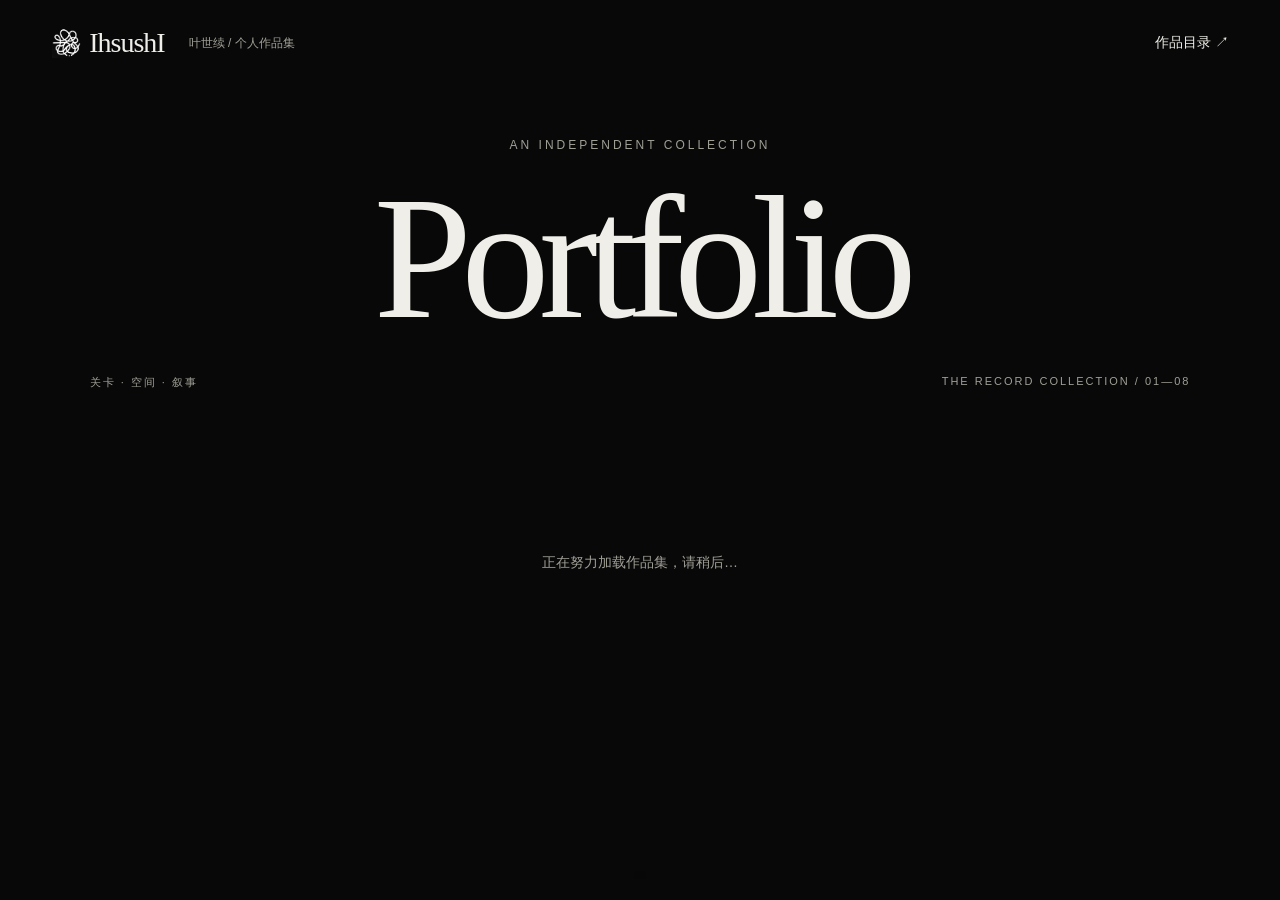
==== commit 2e67bc77: "Add four architecture projects and improve first-load performance" ====
--- a/index.html
+++ b/index.html
@@ -1,12 +1,12 @@
 <!doctype html>
-<html lang="zh-CN"><head><meta name="portfolio-build" content="20261007-multi-category-1"><meta charset="utf-8"><meta name="viewport" content="width=device-width, initial-scale=1"><meta name="theme-color" content="#080808"><title>IhsushI — Portfolio</title><meta name="description" content="IhsushI 的关卡设计与空间叙事作品。抽出唱片，探索每一段创作。"><link rel="icon" href="assets/favicon.svg?v=20261007-multi-category-1"><link rel="stylesheet" href="assets/albums.css?v=20261007-multi-category-1"><link rel="preload" as="image" href="assets/art/refraction.webp"><link rel="preload" as="image" href="assets/art/player.webp" crossorigin="anonymous"><script type="importmap">{"imports":{"three":"./vendor/three.module.js"}}</script><script src="assets/content.js?v=20261007-multi-category-1"></script></head>
+<html lang="zh-CN"><head><meta name="portfolio-build" content="20261008-architecture-fast-1"><meta charset="utf-8"><meta name="viewport" content="width=device-width, initial-scale=1"><meta name="theme-color" content="#080808"><title>IhsushI — Portfolio</title><meta name="description" content="IhsushI 的关卡设计与空间叙事作品。抽出唱片，探索每一段创作。"><link rel="icon" href="assets/favicon.svg?v=20261008-architecture-fast-1"><link rel="stylesheet" href="assets/albums.css?v=20261008-architecture-fast-1"><link rel="preload" as="image" href="assets/art/refraction.webp"><link rel="preload" as="image" href="assets/art/player.webp" crossorigin="anonymous"><link rel="modulepreload" href="vendor/three.module.min.js"><script type="importmap">{"imports":{"three":"./vendor/three.module.min.js"}}</script><script src="assets/content.js?v=20261008-architecture-fast-1"></script><script>{const covers=new Set();for(const project of window.PORTFOLIO?.projects||[]){const source=project.coverPreview||project.cover;if(!source||covers.has(source))continue;covers.add(source);const link=document.createElement('link');link.rel='preload';link.as='image';link.href=source;document.head.append(link);}}</script></head>
 <body><main id="collection" data-state="browse">
-<header class="masthead"><a class="brand" href="index.html?v=20261007-multi-category-1"><img class="brand-mark" src="assets/brand-mark.svg?v=20261007-multi-category-1" alt="">IhsushI</a><span class="edition">叶世续 / 个人作品集</span><a href="catalog.html?v=20261007-multi-category-1">作品目录 ↗</a></header>
-<div class="hero"><p>AN INDEPENDENT COLLECTION</p><h1>Portfolio</h1><div class="hero-meta"><span>关卡 · 空间 · 叙事</span><span id="collection-range">THE RECORD COLLECTION / 01—04</span></div></div>
+<header class="masthead"><a class="brand" href="index.html?v=20261008-architecture-fast-1"><img class="brand-mark" src="assets/brand-mark.svg?v=20261008-architecture-fast-1" alt="">IhsushI</a><span class="edition">叶世续 / 个人作品集</span><a href="catalog.html?v=20261008-architecture-fast-1">作品目录 ↗</a></header>
+<div class="hero"><p>AN INDEPENDENT COLLECTION</p><h1>Portfolio</h1><div class="hero-meta"><span>关卡 · 空间 · 叙事</span><span id="collection-range">THE RECORD COLLECTION / 01—08</span></div></div>
 <div class="stage" id="stage"><canvas id="albums" tabindex="0" aria-label="专辑陈列，方向键选择，回车展开，空格暂停或继续轮播"></canvas><div id="loading" role="status">正在努力加载作品集，请稍后…</div></div>
 <div class="hover-label" id="hover-label" hidden></div>
-<section class="album-preview" id="preview" aria-labelledby="preview-title" hidden><button id="close-case" class="close-case" aria-label="收回唱片并返回作品集">× <span>返回作品集</span></button><p class="eyebrow" id="preview-category"></p><h2 id="preview-title"></h2><p id="preview-chinese"></p><p id="preview-summary"></p><a id="enter-project" class="enter-project" href="catalog.html?v=20261007-multi-category-1">点击唱片，进入作品 <span>↗</span></a><span class="disc-hint">悬停专辑，抽出更多唱片</span><span class="work-note" id="preview-meta"></span></section>
+<section class="album-preview" id="preview" aria-labelledby="preview-title" hidden><button id="close-case" class="close-case" aria-label="收回唱片并返回作品集">× <span>返回作品集</span></button><p class="eyebrow" id="preview-category"></p><h2 id="preview-title"></h2><p id="preview-chinese"></p><p id="preview-summary"></p><a id="enter-project" class="enter-project" href="catalog.html?v=20261008-architecture-fast-1">点击唱片，进入作品 <span>↗</span></a><span class="disc-hint">悬停专辑，抽出更多唱片</span><span class="work-note" id="preview-meta"></span></section>
 <footer class="browse-footer" id="browse-footer"><nav class="category-nav" id="category-nav" aria-label="按作品分类浏览"></nav></footer>
-<div class="fallback" id="fallback" hidden><h2>专辑尚未就绪</h2><p>可以先从目录查看作品和视频。</p><a href="catalog.html?v=20261007-multi-category-1">打开作品目录 ↗</a></div><p class="sr-only" id="status" aria-live="polite"></p>
-<noscript><div class="fallback"><p>立体陈列需要 JavaScript。</p><a href="catalog.html?v=20261007-multi-category-1">查看作品目录 ↗</a></div></noscript>
-<div id="player-caption" hidden><p>正在进入作品…</p><span id="player-title"></span></div><div id="transition-veil" aria-hidden="true"></div></main><script type="module" src="assets/albums.js?v=20261007-multi-category-1"></script><script>setTimeout(()=>{if(!document.body.dataset.ready){document.querySelector('#loading').hidden=true;document.querySelector('#fallback').hidden=false;}},15000);</script></body></html>
+<div class="fallback" id="fallback" hidden><h2>专辑尚未就绪</h2><p>可以先从目录查看作品和视频。</p><a href="catalog.html?v=20261008-architecture-fast-1">打开作品目录 ↗</a></div><p class="sr-only" id="status" aria-live="polite"></p>
+<noscript><div class="fallback"><p>立体陈列需要 JavaScript。</p><a href="catalog.html?v=20261008-architecture-fast-1">查看作品目录 ↗</a></div></noscript>
+<div id="player-caption" hidden><p>正在进入作品…</p><span id="player-title"></span></div><div id="transition-veil" aria-hidden="true"></div></main><script type="module" src="assets/albums.js?v=20261008-architecture-fast-1"></script><script>setTimeout(()=>{if(!document.body.dataset.ready){document.querySelector('#loading').hidden=true;document.querySelector('#fallback').hidden=false;}},15000);</script></body></html>
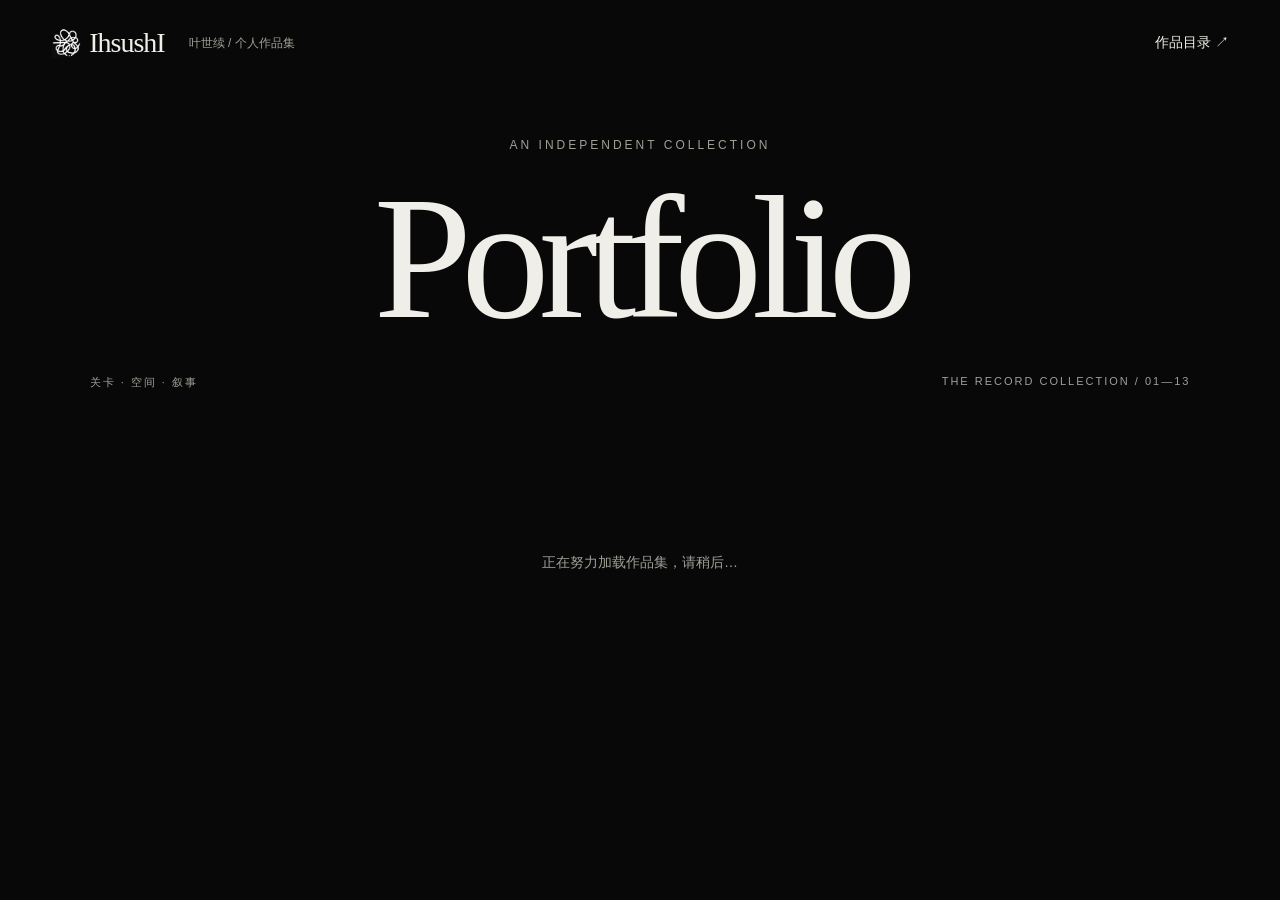
==== commit 909b896d: "Refine 13-work portfolio covers, layouts and category navigation" ====
--- a/index.html
+++ b/index.html
@@ -1,12 +1,12 @@
 <!doctype html>
-<html lang="zh-CN"><head><meta name="portfolio-build" content="20261008-architecture-fast-1"><meta charset="utf-8"><meta name="viewport" content="width=device-width, initial-scale=1"><meta name="theme-color" content="#080808"><title>IhsushI — Portfolio</title><meta name="description" content="IhsushI 的关卡设计与空间叙事作品。抽出唱片，探索每一段创作。"><link rel="icon" href="assets/favicon.svg?v=20261008-architecture-fast-1"><link rel="stylesheet" href="assets/albums.css?v=20261008-architecture-fast-1"><link rel="preload" as="image" href="assets/art/refraction.webp"><link rel="preload" as="image" href="assets/art/player.webp" crossorigin="anonymous"><link rel="modulepreload" href="vendor/three.module.min.js"><script type="importmap">{"imports":{"three":"./vendor/three.module.min.js"}}</script><script src="assets/content.js?v=20261008-architecture-fast-1"></script><script>{const covers=new Set();for(const project of window.PORTFOLIO?.projects||[]){const source=project.coverPreview||project.cover;if(!source||covers.has(source))continue;covers.add(source);const link=document.createElement('link');link.rel='preload';link.as='image';link.href=source;document.head.append(link);}}</script></head>
+<html lang="zh-CN"><head><meta name="portfolio-build" content="20261009-visual-refine-1"><meta charset="utf-8"><meta name="viewport" content="width=device-width, initial-scale=1"><meta name="theme-color" content="#080808"><title>IhsushI — Portfolio</title><meta name="description" content="IhsushI 的关卡设计与空间叙事作品。抽出唱片，探索每一段创作。"><link rel="icon" href="assets/favicon.svg?v=20261009-visual-refine-1"><link rel="stylesheet" href="assets/albums.css?v=20261009-visual-refine-1"><link rel="preload" as="image" href="assets/art/refraction.webp"><link rel="preload" as="image" href="assets/art/player.webp" crossorigin="anonymous"><link rel="modulepreload" href="vendor/three.module.min.js"><script type="importmap">{"imports":{"three":"./vendor/three.module.min.js"}}</script><script src="assets/content.js?v=20261009-visual-refine-1"></script><script>{const covers=new Set();for(const project of window.PORTFOLIO?.projects||[]){const source=project.coverPreview||project.cover;if(!source||covers.has(source))continue;covers.add(source);const link=document.createElement('link');link.rel='preload';link.as='image';link.href=source;document.head.append(link);}}</script></head>
 <body><main id="collection" data-state="browse">
-<header class="masthead"><a class="brand" href="index.html?v=20261008-architecture-fast-1"><img class="brand-mark" src="assets/brand-mark.svg?v=20261008-architecture-fast-1" alt="">IhsushI</a><span class="edition">叶世续 / 个人作品集</span><a href="catalog.html?v=20261008-architecture-fast-1">作品目录 ↗</a></header>
-<div class="hero"><p>AN INDEPENDENT COLLECTION</p><h1>Portfolio</h1><div class="hero-meta"><span>关卡 · 空间 · 叙事</span><span id="collection-range">THE RECORD COLLECTION / 01—08</span></div></div>
+<header class="masthead"><a class="brand" href="index.html?v=20261009-visual-refine-1"><img class="brand-mark" src="assets/brand-mark.svg?v=20261009-visual-refine-1" alt="">IhsushI</a><span class="edition">叶世续 / 个人作品集</span><a href="catalog.html?v=20261009-visual-refine-1">作品目录 ↗</a></header>
+<div class="category-bar" id="browse-footer"><nav class="category-nav" id="category-nav" aria-label="按作品分类浏览"></nav></div>
+<div class="hero"><p>AN INDEPENDENT COLLECTION</p><h1>Portfolio</h1><div class="hero-meta"><span>关卡 · 空间 · 叙事</span><span id="collection-range">THE RECORD COLLECTION / 01—13</span></div></div>
 <div class="stage" id="stage"><canvas id="albums" tabindex="0" aria-label="专辑陈列，方向键选择，回车展开，空格暂停或继续轮播"></canvas><div id="loading" role="status">正在努力加载作品集，请稍后…</div></div>
 <div class="hover-label" id="hover-label" hidden></div>
-<section class="album-preview" id="preview" aria-labelledby="preview-title" hidden><button id="close-case" class="close-case" aria-label="收回唱片并返回作品集">× <span>返回作品集</span></button><p class="eyebrow" id="preview-category"></p><h2 id="preview-title"></h2><p id="preview-chinese"></p><p id="preview-summary"></p><a id="enter-project" class="enter-project" href="catalog.html?v=20261008-architecture-fast-1">点击唱片，进入作品 <span>↗</span></a><span class="disc-hint">悬停专辑，抽出更多唱片</span><span class="work-note" id="preview-meta"></span></section>
-<footer class="browse-footer" id="browse-footer"><nav class="category-nav" id="category-nav" aria-label="按作品分类浏览"></nav></footer>
-<div class="fallback" id="fallback" hidden><h2>专辑尚未就绪</h2><p>可以先从目录查看作品和视频。</p><a href="catalog.html?v=20261008-architecture-fast-1">打开作品目录 ↗</a></div><p class="sr-only" id="status" aria-live="polite"></p>
-<noscript><div class="fallback"><p>立体陈列需要 JavaScript。</p><a href="catalog.html?v=20261008-architecture-fast-1">查看作品目录 ↗</a></div></noscript>
-<div id="player-caption" hidden><p>正在进入作品…</p><span id="player-title"></span></div><div id="transition-veil" aria-hidden="true"></div></main><script type="module" src="assets/albums.js?v=20261008-architecture-fast-1"></script><script>setTimeout(()=>{if(!document.body.dataset.ready){document.querySelector('#loading').hidden=true;document.querySelector('#fallback').hidden=false;}},15000);</script></body></html>
+<section class="album-preview" id="preview" aria-labelledby="preview-title" hidden><button id="close-case" class="close-case" aria-label="收回唱片并返回作品集">× <span>返回作品集</span></button><p class="eyebrow" id="preview-category"></p><h2 id="preview-title"></h2><p id="preview-chinese"></p><p id="preview-summary"></p><a id="enter-project" class="enter-project" href="catalog.html?v=20261009-visual-refine-1">点击唱片，进入作品 <span>↗</span></a><span class="disc-hint">悬停专辑，抽出更多唱片</span><span class="work-note" id="preview-meta"></span></section>
+<div class="fallback" id="fallback" hidden><h2>专辑尚未就绪</h2><p>可以先从目录查看作品和视频。</p><a href="catalog.html?v=20261009-visual-refine-1">打开作品目录 ↗</a></div><p class="sr-only" id="status" aria-live="polite"></p>
+<noscript><div class="fallback"><p>立体陈列需要 JavaScript。</p><a href="catalog.html?v=20261009-visual-refine-1">查看作品目录 ↗</a></div></noscript>
+<div id="player-caption" hidden><p>正在进入作品…</p><span id="player-title"></span></div><div id="transition-veil" aria-hidden="true"></div></main><script type="module" src="assets/albums.js?v=20261009-visual-refine-1"></script><script>setTimeout(()=>{if(!document.body.dataset.ready){document.querySelector('#loading').hidden=true;document.querySelector('#fallback').hidden=false;}},15000);</script></body></html>
--- a/assets/albums.css
+++ b/assets/albums.css
@@ -17,11 +17,13 @@
 .hero-meta{display:flex;justify-content:space-between;color:var(--muted);font-size:11px;letter-spacing:2px;padding-top:8px}
 .stage{position:absolute;inset:36% 0 66px;z-index:3;touch-action:pan-y}
 canvas{width:100%;height:100%;display:block;touch-action:none;outline:none}
-.browse-footer{position:absolute;z-index:6;bottom:21px;left:5%;right:5%;display:flex;align-items:center;flex-direction:column;gap:11px;transition:opacity .4s,transform .6s}
-.category-nav{display:flex;justify-content:center;gap:9px;padding:4px 6px;background:#080808c9;border-radius:30px}
-.category-nav button{min-width:74px;padding:8px 22px;border:1px solid #efeee833;border-radius:30px;background:#080808b3;color:#a8a79f;font-size:13px;line-height:1.2;transition:background .25s,color .25s,border-color .25s}
-.category-nav button:hover{color:var(--ink);border-color:#efeee875}
-.category-nav button[aria-pressed=true]{background:var(--ink);border-color:var(--ink);color:#252521}
+.category-bar{position:absolute;z-index:11;top:24px;left:50%;transform:translateX(-50%);transition:opacity .4s,translate .6s}
+.category-nav{display:flex;justify-content:center;gap:30px;padding:0;background:transparent}
+.category-nav button{position:relative;min-width:38px;min-height:34px;padding:8px 2px;border:0;border-radius:0;background:transparent;color:#a8a79f;font-size:13px;line-height:1.2;transition:color .25s;white-space:nowrap}
+.category-nav button::after{content:"";position:absolute;left:2px;right:2px;bottom:2px;height:1px;background:#fff;transform:scaleX(0);transform-origin:center;transition:transform .25s}
+.category-nav button:hover,.category-nav button:focus-visible,.category-nav button[aria-pressed=true]{color:#fff}
+.category-nav button:hover::after,.category-nav button:focus-visible::after,.category-nav button[aria-pressed=true]::after{transform:scaleX(1)}
+.category-nav button:focus-visible{outline:none}
 .hover-label{position:fixed;z-index:12;background:#edeae0;color:#242623;padding:12px 17px;pointer-events:none;font-size:13px;line-height:1.5;box-shadow:0 6px 30px #0003}
 .album-preview{position:absolute;z-index:7;right:7%;top:36%;width:25%;opacity:0;transform:translateY(15px);transition:opacity .55s,transform .65s}
 .album-preview .eyebrow{font-size:12px;letter-spacing:2px;color:var(--muted);margin:30px 0 15px}
@@ -35,7 +37,7 @@
 .disc-hint{display:block;font-size:12px;color:var(--muted);margin-top:13px;line-height:1.5}
 .work-note{display:block;font-size:12px;color:var(--muted);margin-top:22px}
 #collection:not([data-state=browse]) .hero{opacity:0;transform:translateY(-20px)}
-#collection:not([data-state=browse]) .browse-footer{opacity:0;transform:translateY(20px);pointer-events:none}
+#collection:not([data-state=browse]) .category-bar{opacity:0;translate:0 -8px;pointer-events:none}
 #collection:not([data-state=browse]) .stage{top:36%;bottom:66px}
 #collection[data-state=open] .album-preview{opacity:1;transform:none}
 #collection[data-state=playing] .stage{top:13%;bottom:15%}
@@ -49,10 +51,11 @@
 .fallback a{display:inline-block;padding:20px 0;text-decoration:underline}
 .sr-only{position:absolute;width:1px;height:1px;overflow:hidden;clip-path:inset(50%)}
 #loading{position:absolute;inset:45% 0 auto;text-align:center;font-size:14px;color:var(--muted)}
+@media(max-width:1100px){.edition{display:none}}
 @media(max-width:800px){
  .masthead .brand{font-size:26px;gap:7px}.masthead .brand-mark{width:28px;height:28px;flex-basis:28px}.edition{display:none}
  .hero{top:17%;left:6%;right:6%}.hero h1{font-size:18vw}.hero-meta{font-size:11px;letter-spacing:0}.hero-meta>span:last-child{font-size:9px}
- .stage{inset:33% 0 90px}.browse-footer{bottom:25px;left:4%;right:4%}.category-nav{gap:7px}.category-nav button{min-width:64px;padding:10px 17px;font-size:12px}
+ .stage{inset:33% 0 90px}.category-bar{top:68px}.category-nav{gap:27px}.category-nav button{min-height:40px;font-size:13px}
  .album-preview{top:auto;bottom:5%;left:7%;right:7%;width:auto;display:grid;grid-template-columns:1fr auto;column-gap:20px}
  .album-preview .close-case{position:absolute;top:-40px;right:0}.album-preview .eyebrow{margin:0 0 8px;grid-column:1/-1;font-size:11px}
  .album-preview h2{font-size:29px;grid-column:1/-1}.album-preview #preview-chinese{font-size:14px;margin:7px 0 10px;grid-column:1}
@@ -67,14 +70,14 @@
  .album-preview #preview-summary{font-size:13px;line-height:1.7}.album-preview h2{font-size:27px}
 }
 @media(max-height:600px) and (min-width:801px){
- .hero{top:13%}.hero h1{font-size:16vh}.stage{top:33%;bottom:60px}.browse-footer{bottom:12px;gap:5px}
+ .hero{top:13%}.hero h1{font-size:16vh}.stage{top:33%;bottom:60px}
  .album-preview{top:20%}.album-preview #preview-summary{font-size:14px}
 }
 @media(prefers-reduced-motion:reduce){*,*::before,*::after{transition:none!important;animation:none!important}}
 @media(max-height:500px) and (orientation:landscape){
  .masthead{top:14px}.masthead .brand{font-size:23px}.masthead .brand-mark{width:25px;height:25px;flex-basis:25px}
  .hero{top:15%}.hero>p,.hero-meta{display:none}.hero h1{font-size:19vh;margin:0}
- .stage{top:31%;bottom:56px}.browse-footer{bottom:9px;gap:3px}.category-nav button{padding:7px 20px;min-height:30px}
+ .stage{top:31%;bottom:56px}.category-bar{top:14px}.category-nav{gap:22px}.category-nav button{min-height:30px}
  #collection:not([data-state=browse]) .stage{top:16%;bottom:12%}
  .album-preview{top:23%;bottom:auto;left:auto;right:6%;width:28%;display:block}.album-preview .close-case{position:static;margin-bottom:16px}
  .album-preview .eyebrow{font-size:10px;margin:0 0 7px}.album-preview h2{font-size:24px}.album-preview #preview-chinese{font-size:12px;margin:8px 0}
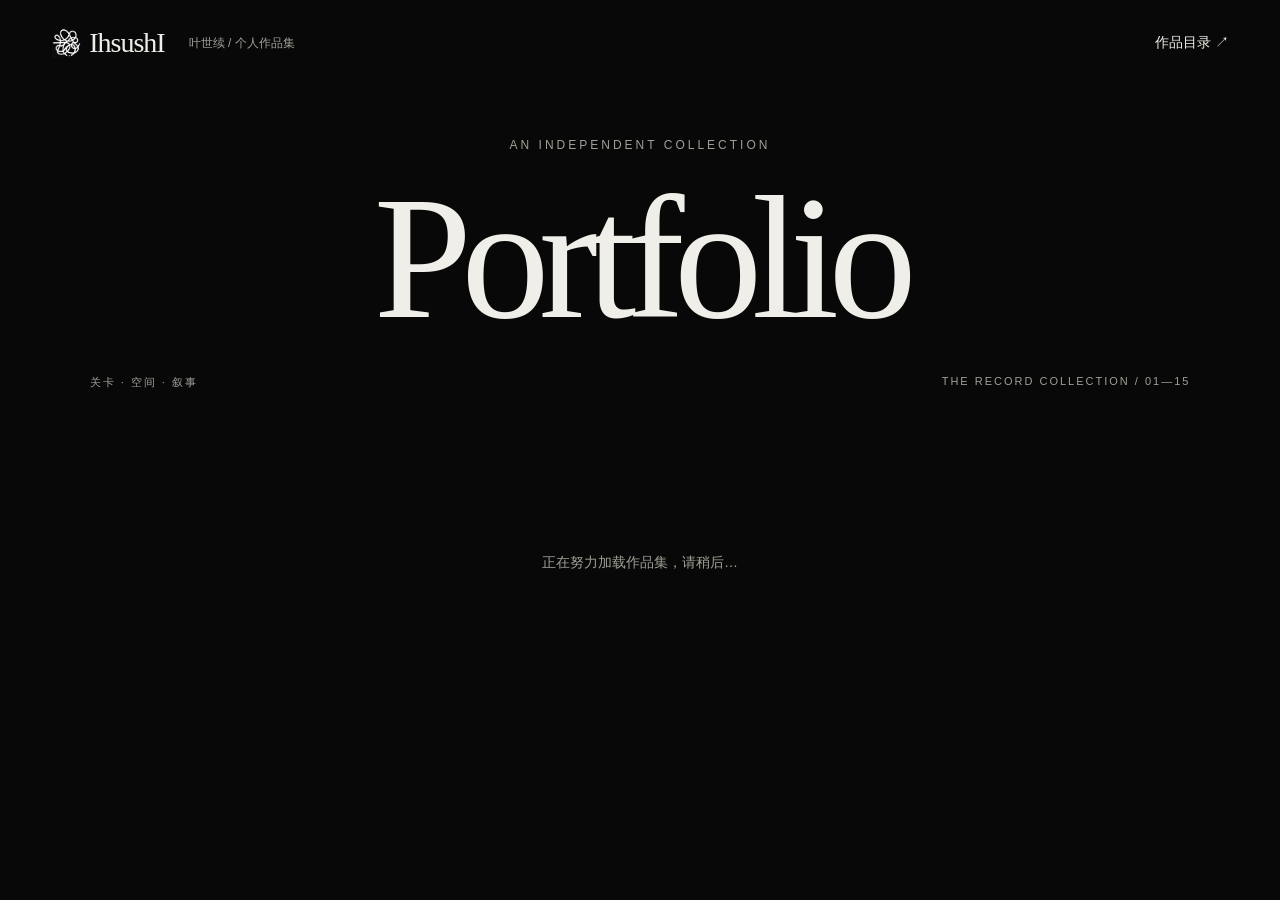
==== commit 0a954b4a: "Publish fifteen-work portfolio with exhibition projects and full game spreads" ====
--- a/index.html
+++ b/index.html
@@ -1,12 +1,12 @@
 <!doctype html>
-<html lang="zh-CN"><head><meta name="portfolio-build" content="20261009-visual-refine-1"><meta charset="utf-8"><meta name="viewport" content="width=device-width, initial-scale=1"><meta name="theme-color" content="#080808"><title>IhsushI — Portfolio</title><meta name="description" content="IhsushI 的关卡设计与空间叙事作品。抽出唱片，探索每一段创作。"><link rel="icon" href="assets/favicon.svg?v=20261009-visual-refine-1"><link rel="stylesheet" href="assets/albums.css?v=20261009-visual-refine-1"><link rel="preload" as="image" href="assets/art/refraction.webp"><link rel="preload" as="image" href="assets/art/player.webp" crossorigin="anonymous"><link rel="modulepreload" href="vendor/three.module.min.js"><script type="importmap">{"imports":{"three":"./vendor/three.module.min.js"}}</script><script src="assets/content.js?v=20261009-visual-refine-1"></script><script>{const covers=new Set();for(const project of window.PORTFOLIO?.projects||[]){const source=project.coverPreview||project.cover;if(!source||covers.has(source))continue;covers.add(source);const link=document.createElement('link');link.rel='preload';link.as='image';link.href=source;document.head.append(link);}}</script></head>
+<html lang="zh-CN"><head><meta name="portfolio-build" content="20261010-game-spreads-preview-1"><meta charset="utf-8"><meta name="viewport" content="width=device-width, initial-scale=1"><meta name="theme-color" content="#080808"><title>IhsushI — Portfolio</title><meta name="description" content="IhsushI 的关卡设计与空间叙事作品。抽出唱片，探索每一段创作。"><link rel="icon" href="assets/favicon.svg?v=20261010-game-spreads-preview-1"><link rel="stylesheet" href="assets/albums.css?v=20261010-game-spreads-preview-1"><link rel="preload" as="image" href="assets/art/refraction.webp"><link rel="preload" as="image" href="assets/art/player.webp" crossorigin="anonymous"><link rel="modulepreload" href="vendor/three.module.min.js"><script type="importmap">{"imports":{"three":"./vendor/three.module.min.js"}}</script><script src="assets/content.js?v=20261010-game-spreads-preview-1"></script><script>{const covers=new Set();for(const project of window.PORTFOLIO?.projects||[]){const source=project.coverPreview||project.cover;if(!source||covers.has(source))continue;covers.add(source);const link=document.createElement('link');link.rel='preload';link.as='image';link.href=source;document.head.append(link);}}</script></head>
 <body><main id="collection" data-state="browse">
-<header class="masthead"><a class="brand" href="index.html?v=20261009-visual-refine-1"><img class="brand-mark" src="assets/brand-mark.svg?v=20261009-visual-refine-1" alt="">IhsushI</a><span class="edition">叶世续 / 个人作品集</span><a href="catalog.html?v=20261009-visual-refine-1">作品目录 ↗</a></header>
+<header class="masthead"><a class="brand" href="index.html?v=20261010-game-spreads-preview-1"><img class="brand-mark" src="assets/brand-mark.svg?v=20261010-game-spreads-preview-1" alt="">IhsushI</a><span class="edition">叶世续 / 个人作品集</span><a href="catalog.html?v=20261010-game-spreads-preview-1">作品目录 ↗</a></header>
 <div class="category-bar" id="browse-footer"><nav class="category-nav" id="category-nav" aria-label="按作品分类浏览"></nav></div>
-<div class="hero"><p>AN INDEPENDENT COLLECTION</p><h1>Portfolio</h1><div class="hero-meta"><span>关卡 · 空间 · 叙事</span><span id="collection-range">THE RECORD COLLECTION / 01—13</span></div></div>
+<div class="hero"><p>AN INDEPENDENT COLLECTION</p><h1>Portfolio</h1><div class="hero-meta"><span>关卡 · 空间 · 叙事</span><span id="collection-range">THE RECORD COLLECTION / 01—15</span></div></div>
 <div class="stage" id="stage"><canvas id="albums" tabindex="0" aria-label="专辑陈列，方向键选择，回车展开，空格暂停或继续轮播"></canvas><div id="loading" role="status">正在努力加载作品集，请稍后…</div></div>
 <div class="hover-label" id="hover-label" hidden></div>
-<section class="album-preview" id="preview" aria-labelledby="preview-title" hidden><button id="close-case" class="close-case" aria-label="收回唱片并返回作品集">× <span>返回作品集</span></button><p class="eyebrow" id="preview-category"></p><h2 id="preview-title"></h2><p id="preview-chinese"></p><p id="preview-summary"></p><a id="enter-project" class="enter-project" href="catalog.html?v=20261009-visual-refine-1">点击唱片，进入作品 <span>↗</span></a><span class="disc-hint">悬停专辑，抽出更多唱片</span><span class="work-note" id="preview-meta"></span></section>
-<div class="fallback" id="fallback" hidden><h2>专辑尚未就绪</h2><p>可以先从目录查看作品和视频。</p><a href="catalog.html?v=20261009-visual-refine-1">打开作品目录 ↗</a></div><p class="sr-only" id="status" aria-live="polite"></p>
-<noscript><div class="fallback"><p>立体陈列需要 JavaScript。</p><a href="catalog.html?v=20261009-visual-refine-1">查看作品目录 ↗</a></div></noscript>
-<div id="player-caption" hidden><p>正在进入作品…</p><span id="player-title"></span></div><div id="transition-veil" aria-hidden="true"></div></main><script type="module" src="assets/albums.js?v=20261009-visual-refine-1"></script><script>setTimeout(()=>{if(!document.body.dataset.ready){document.querySelector('#loading').hidden=true;document.querySelector('#fallback').hidden=false;}},15000);</script></body></html>
+<section class="album-preview" id="preview" aria-labelledby="preview-title" hidden><button id="close-case" class="close-case" aria-label="收回唱片并返回作品集">× <span>返回作品集</span></button><p class="eyebrow" id="preview-category"></p><h2 id="preview-title"></h2><p id="preview-chinese"></p><p id="preview-summary"></p><a id="enter-project" class="enter-project" href="catalog.html?v=20261010-game-spreads-preview-1">点击唱片，进入作品 <span>↗</span></a><span class="disc-hint">悬停专辑，抽出更多唱片</span><span class="work-note" id="preview-meta"></span></section>
+<div class="fallback" id="fallback" hidden><h2>专辑尚未就绪</h2><p>可以先从目录查看作品和视频。</p><a href="catalog.html?v=20261010-game-spreads-preview-1">打开作品目录 ↗</a></div><p class="sr-only" id="status" aria-live="polite"></p>
+<noscript><div class="fallback"><p>立体陈列需要 JavaScript。</p><a href="catalog.html?v=20261010-game-spreads-preview-1">查看作品目录 ↗</a></div></noscript>
+<div id="player-caption" hidden><p>正在进入作品…</p><span id="player-title"></span></div><div id="transition-veil" aria-hidden="true"></div></main><script type="module" src="assets/albums.js?v=20261010-game-spreads-preview-1"></script><script>setTimeout(()=>{if(!document.body.dataset.ready){document.querySelector('#loading').hidden=true;document.querySelector('#fallback').hidden=false;}},15000);</script></body></html>
